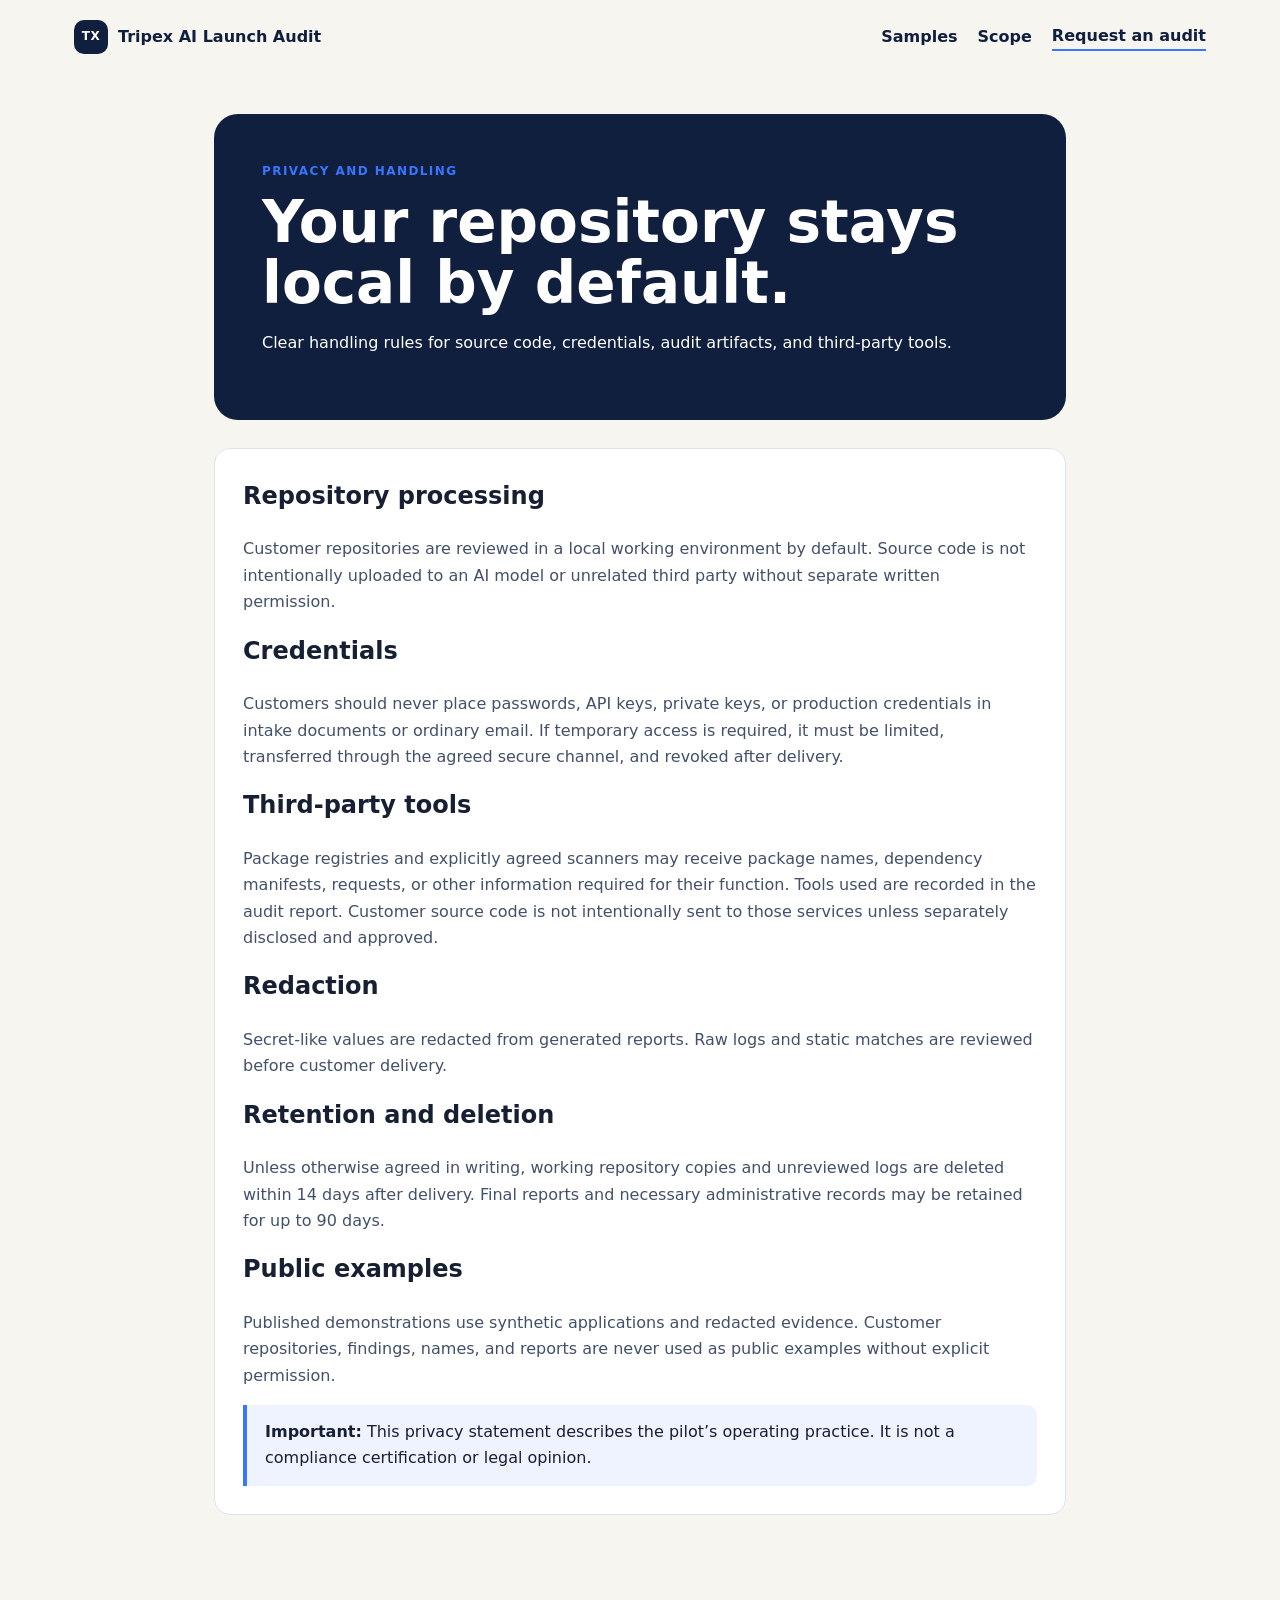
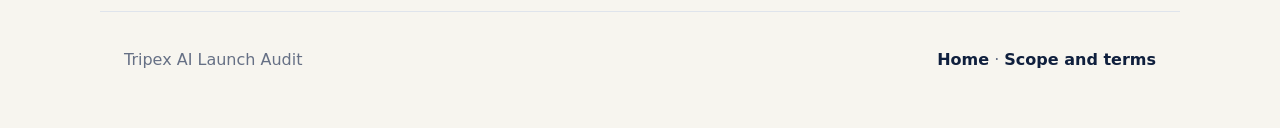
==== privacy.html @ e5b13e17 "Prepare Tripex AI Launch Audit pilot site" ====
<!doctype html><html lang="en"><head><meta charset="utf-8"><meta name="viewport" content="width=device-width,initial-scale=1"><meta name="description" content="Privacy and repository data-handling practices for the Tripex AI Launch Audit."><title>Privacy and Data Handling — Tripex AI Launch Audit</title><link rel="stylesheet" href="styles.css"><link rel="stylesheet" href="site-enhancements.css"></head><body>
<header class="site-header"><a class="brand" href="index.html"><span class="brand-mark">TX</span> Tripex AI Launch Audit</a><nav class="site-nav"><a href="samples.html">Samples</a><a href="scope.html">Scope</a><a class="header-cta" href="index.html#request">Request an audit</a></nav></header>
<main class="page-shell"><section class="page-hero"><p class="eyebrow">Privacy and handling</p><h1>Your repository stays local by default.</h1><p>Clear handling rules for source code, credentials, audit artifacts, and third-party tools.</p></section>
<section class="page-card"><h2>Repository processing</h2><p>Customer repositories are reviewed in a local working environment by default. Source code is not intentionally uploaded to an AI model or unrelated third party without separate written permission.</p><h2>Credentials</h2><p>Customers should never place passwords, API keys, private keys, or production credentials in intake documents or ordinary email. If temporary access is required, it must be limited, transferred through the agreed secure channel, and revoked after delivery.</p><h2>Third-party tools</h2><p>Package registries and explicitly agreed scanners may receive package names, dependency manifests, requests, or other information required for their function. Tools used are recorded in the audit report. Customer source code is not intentionally sent to those services unless separately disclosed and approved.</p><h2>Redaction</h2><p>Secret-like values are redacted from generated reports. Raw logs and static matches are reviewed before customer delivery.</p><h2>Retention and deletion</h2><p>Unless otherwise agreed in writing, working repository copies and unreviewed logs are deleted within 14 days after delivery. Final reports and necessary administrative records may be retained for up to 90 days.</p><h2>Public examples</h2><p>Published demonstrations use synthetic applications and redacted evidence. Customer repositories, findings, names, and reports are never used as public examples without explicit permission.</p><div class="callout"><strong>Important:</strong> This privacy statement describes the pilot’s operating practice. It is not a compliance certification or legal opinion.</div></section></main>
<footer><span>Tripex AI Launch Audit</span><span><a href="index.html">Home</a> · <a href="scope.html">Scope and terms</a></span></footer></body></html>
---- styles.css ----
:root{--navy:#0f1f3d;--navy-2:#1d3662;--blue:#3975ff;--mint:#a7f3d0;--cream:#f7f5ef;--white:#fff;--ink:#172033;--muted:#667085;--line:#dfe4ec;--shadow:0 24px 70px rgba(15,31,61,.15)}*{box-sizing:border-box}html{scroll-behavior:smooth}body{margin:0;background:var(--cream);color:var(--ink);font:16px/1.65 Inter,ui-sans-serif,system-ui,-apple-system,"Segoe UI",sans-serif}.site-header{height:74px;display:flex;align-items:center;justify-content:space-between;max-width:1180px;margin:auto;padding:0 24px}.brand{display:flex;align-items:center;gap:10px;color:var(--navy);font-weight:800;text-decoration:none}.brand-mark{display:grid;place-items:center;width:34px;height:34px;border-radius:10px;background:var(--navy);color:#fff;font-size:12px;letter-spacing:.05em}.header-cta{color:var(--navy);font-weight:750;text-decoration:none;border-bottom:2px solid var(--blue)}main{overflow:hidden}.hero{max-width:1180px;margin:18px auto 74px;padding:64px;display:grid;grid-template-columns:1.3fr .7fr;gap:70px;align-items:center;background:linear-gradient(145deg,var(--navy),var(--navy-2));border-radius:28px;color:#fff;box-shadow:var(--shadow)}.hero h1{font-size:clamp(42px,6vw,72px);line-height:1.02;letter-spacing:-.045em;margin:12px 0 24px;max-width:850px}.eyebrow{margin:0;text-transform:uppercase;letter-spacing:.12em;font-size:12px;font-weight:850;color:var(--blue)}.hero .eyebrow{color:var(--mint)}.lede{font-size:20px;color:#d9e4f7;max-width:720px}.hero-actions{display:flex;gap:12px;flex-wrap:wrap;margin:30px 0 15px}.button{display:inline-flex;align-items:center;justify-content:center;min-height:48px;padding:0 20px;border-radius:10px;text-decoration:none;font-weight:800}.primary{background:var(--blue);color:#fff}.secondary{background:rgba(255,255,255,.1);border:1px solid rgba(255,255,255,.25);color:#fff}.micro{font-size:13px;color:#aebfda}.decision-card{background:#fff;color:var(--ink);padding:28px;border-radius:18px;transform:rotate(1.2deg);box-shadow:0 20px 60px rgba(0,0,0,.2)}.card-label{font-size:12px;text-transform:uppercase;letter-spacing:.1em;color:var(--muted)}.status{display:block;color:#a04b00;background:#fff2d6;border-radius:9px;padding:9px 12px;margin:12px 0}.risk-row{display:flex;justify-content:space-between;border-top:1px solid var(--line);padding:9px 0}.section{max-width:1080px;margin:0 auto;padding:76px 24px}.section h2{font-size:clamp(31px,4vw,50px);line-height:1.12;letter-spacing:-.035em;margin:12px 0 28px;max-width:840px}.problem{display:grid;grid-template-columns:1fr 1fr;gap:70px;align-items:end}.problem>p{font-size:19px;color:var(--muted)}.feature-grid{display:grid;grid-template-columns:repeat(2,1fr);gap:16px}.feature-grid article{background:#fff;border:1px solid var(--line);padding:28px;border-radius:16px}.feature-grid article span{color:var(--blue);font-weight:850}.feature-grid h3{font-size:21px;margin:22px 0 7px}.feature-grid p{margin:0;color:var(--muted)}.process{background:#fff;max-width:none;padding-left:max(24px,calc((100vw - 1032px)/2));padding-right:max(24px,calc((100vw - 1032px)/2))}.process ol{padding:0;list-style:none;display:grid;grid-template-columns:repeat(3,1fr);gap:20px;counter-reset:step}.process li{counter-increment:step;padding:22px;border-top:3px solid var(--navy)}.process li:before{content:"0" counter(step);display:block;color:var(--blue);font-weight:850;margin-bottom:32px}.process b,.process span{display:block}.process span{color:var(--muted);margin-top:8px}.trust{display:grid;grid-template-columns:1fr 1fr;gap:70px}.trust ul{list-style:none;padding:0;margin:20px 0}.trust li{padding:16px 0;border-bottom:1px solid var(--line)}.offer{display:grid;grid-template-columns:1fr 380px;gap:70px;background:var(--navy);color:#fff;border-radius:26px;padding:55px 60px}.offer .eyebrow{color:var(--mint)}.price-card{background:#fff;color:var(--ink);border-radius:18px;padding:28px}.price-card>span{color:var(--muted);font-weight:700}.price-card strong{display:block;font-size:58px;line-height:1;margin:12px 0}.price-card .button{width:100%;margin:10px 0}.price-card small{display:block;color:var(--muted)}.limitations{text-align:center;max-width:850px}.limitations h2{margin-left:auto;margin-right:auto}.limitations p{color:var(--muted)}footer{display:flex;justify-content:space-between;gap:30px;max-width:1080px;margin:auto;padding:35px 24px 55px;color:var(--muted);border-top:1px solid var(--line)}@media(max-width:820px){.hero{margin:8px 14px 46px;padding:38px 24px;grid-template-columns:1fr;gap:30px}.decision-card{transform:none}.problem,.trust,.offer{grid-template-columns:1fr;gap:24px}.feature-grid,.process ol{grid-template-columns:1fr}.offer{margin:0 14px;padding:38px 24px}.price-card{width:100%}footer{flex-direction:column}.site-header{height:64px}.header-cta{font-size:14px}}
---- site-enhancements.css ----
.site-header{min-height:74px;height:auto;padding-top:12px;padding-bottom:12px;gap:24px}.site-nav{display:flex;align-items:center;gap:20px}.site-nav a,footer a{color:var(--navy);font-weight:700;text-decoration:none}.proof{display:grid;grid-template-columns:.8fr 1.2fr;gap:60px;align-items:start}.proof-grid{display:grid;gap:16px}.proof-card{background:#fff;border:1px solid var(--line);border-radius:16px;padding:26px}.proof-card>span{display:block;color:var(--muted);font-size:13px;font-weight:750;text-transform:uppercase;letter-spacing:.08em}.proof-card>strong{display:block;margin:10px 0;font-size:22px}.proof-card.bad>strong{color:#a52020}.proof-card.neutral>strong{color:#6047b5}.proof-card p{color:var(--muted)}.proof-card a{font-weight:800;color:var(--blue);text-decoration:none}.page-shell{max-width:900px;margin:40px auto 80px;padding:0 24px}.page-hero{background:var(--navy);color:#fff;border-radius:24px;padding:48px;margin-bottom:28px}.page-hero h1{font-size:clamp(36px,5vw,58px);line-height:1.05;margin:10px 0}.page-card{background:#fff;border:1px solid var(--line);border-radius:16px;padding:28px;margin:16px 0}.page-card h2{margin-top:0}.page-card h3{margin-top:28px}.page-card p,.page-card li{color:#43506a}.page-card a{color:var(--blue);font-weight:750}.summary-row{display:grid;grid-template-columns:repeat(4,1fr);gap:10px;margin:20px 0}.summary-row div{background:var(--cream);border-radius:10px;padding:14px}.summary-row strong,.summary-row span{display:block}.summary-row span{font-size:12px;color:var(--muted)}.callout{border-left:4px solid var(--blue);padding:14px 18px;background:#eef3ff;border-radius:0 10px 10px 0}.check-list{list-style:none;padding:0}.check-list li{padding:10px 0;border-bottom:1px solid var(--line)}
@media(max-width:820px){.site-nav{display:none}.proof{grid-template-columns:1fr;gap:24px}.summary-row{grid-template-columns:repeat(2,1fr)}.page-hero{padding:32px 24px}}
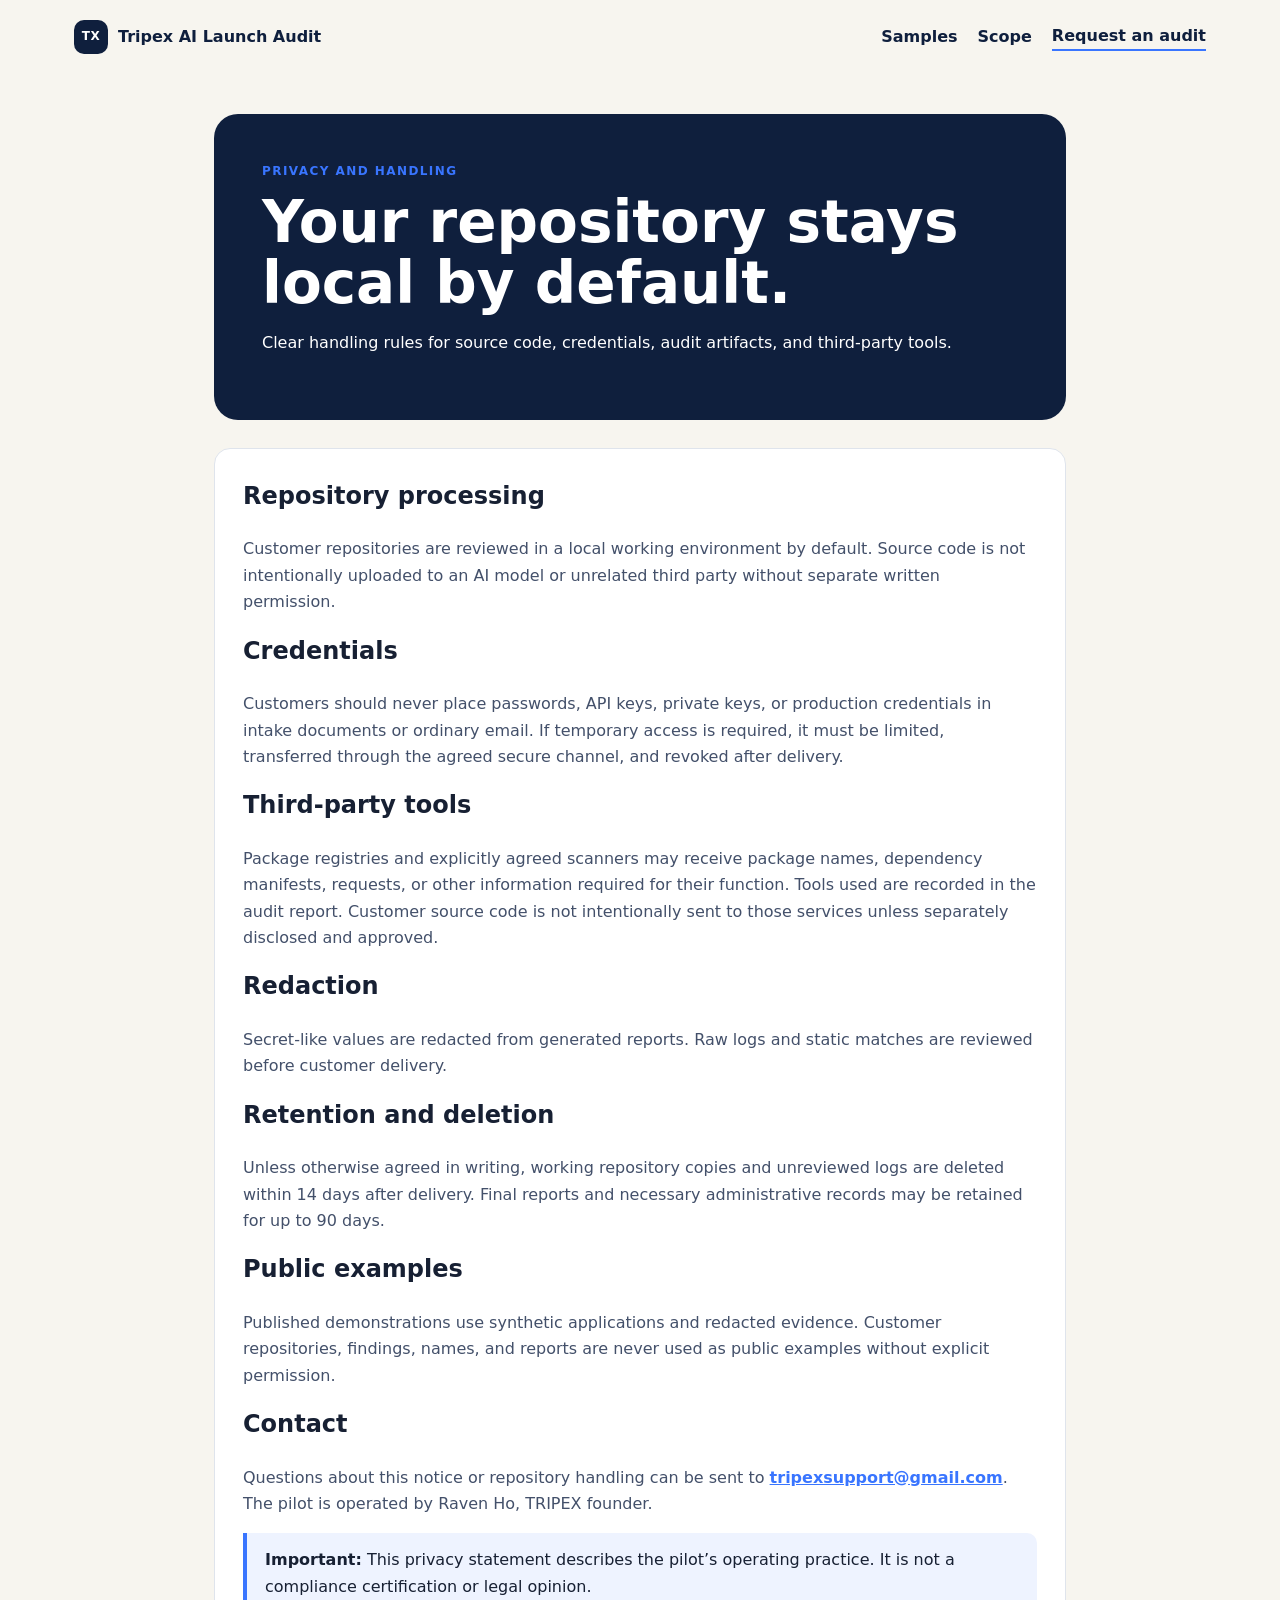
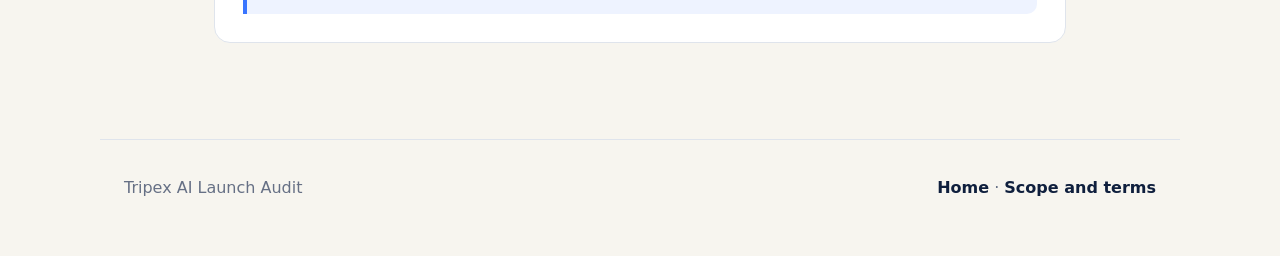
==== commit 039e0597: "Add public operator identity and contact details" ====
--- a/privacy.html
+++ b/privacy.html
@@ -1,5 +1,5 @@
 <!doctype html><html lang="en"><head><meta charset="utf-8"><meta name="viewport" content="width=device-width,initial-scale=1"><meta name="description" content="Privacy and repository data-handling practices for the Tripex AI Launch Audit."><title>Privacy and Data Handling — Tripex AI Launch Audit</title><link rel="stylesheet" href="styles.css"><link rel="stylesheet" href="site-enhancements.css"></head><body>
 <header class="site-header"><a class="brand" href="index.html"><span class="brand-mark">TX</span> Tripex AI Launch Audit</a><nav class="site-nav"><a href="samples.html">Samples</a><a href="scope.html">Scope</a><a class="header-cta" href="index.html#request">Request an audit</a></nav></header>
 <main class="page-shell"><section class="page-hero"><p class="eyebrow">Privacy and handling</p><h1>Your repository stays local by default.</h1><p>Clear handling rules for source code, credentials, audit artifacts, and third-party tools.</p></section>
-<section class="page-card"><h2>Repository processing</h2><p>Customer repositories are reviewed in a local working environment by default. Source code is not intentionally uploaded to an AI model or unrelated third party without separate written permission.</p><h2>Credentials</h2><p>Customers should never place passwords, API keys, private keys, or production credentials in intake documents or ordinary email. If temporary access is required, it must be limited, transferred through the agreed secure channel, and revoked after delivery.</p><h2>Third-party tools</h2><p>Package registries and explicitly agreed scanners may receive package names, dependency manifests, requests, or other information required for their function. Tools used are recorded in the audit report. Customer source code is not intentionally sent to those services unless separately disclosed and approved.</p><h2>Redaction</h2><p>Secret-like values are redacted from generated reports. Raw logs and static matches are reviewed before customer delivery.</p><h2>Retention and deletion</h2><p>Unless otherwise agreed in writing, working repository copies and unreviewed logs are deleted within 14 days after delivery. Final reports and necessary administrative records may be retained for up to 90 days.</p><h2>Public examples</h2><p>Published demonstrations use synthetic applications and redacted evidence. Customer repositories, findings, names, and reports are never used as public examples without explicit permission.</p><div class="callout"><strong>Important:</strong> This privacy statement describes the pilot’s operating practice. It is not a compliance certification or legal opinion.</div></section></main>
+<section class="page-card"><h2>Repository processing</h2><p>Customer repositories are reviewed in a local working environment by default. Source code is not intentionally uploaded to an AI model or unrelated third party without separate written permission.</p><h2>Credentials</h2><p>Customers should never place passwords, API keys, private keys, or production credentials in intake documents or ordinary email. If temporary access is required, it must be limited, transferred through the agreed secure channel, and revoked after delivery.</p><h2>Third-party tools</h2><p>Package registries and explicitly agreed scanners may receive package names, dependency manifests, requests, or other information required for their function. Tools used are recorded in the audit report. Customer source code is not intentionally sent to those services unless separately disclosed and approved.</p><h2>Redaction</h2><p>Secret-like values are redacted from generated reports. Raw logs and static matches are reviewed before customer delivery.</p><h2>Retention and deletion</h2><p>Unless otherwise agreed in writing, working repository copies and unreviewed logs are deleted within 14 days after delivery. Final reports and necessary administrative records may be retained for up to 90 days.</p><h2>Public examples</h2><p>Published demonstrations use synthetic applications and redacted evidence. Customer repositories, findings, names, and reports are never used as public examples without explicit permission.</p><h2>Contact</h2><p>Questions about this notice or repository handling can be sent to <a href="mailto:tripexsupport@gmail.com">tripexsupport@gmail.com</a>. The pilot is operated by Raven Ho, TRIPEX founder.</p><div class="callout"><strong>Important:</strong> This privacy statement describes the pilot’s operating practice. It is not a compliance certification or legal opinion.</div></section></main>
 <footer><span>Tripex AI Launch Audit</span><span><a href="index.html">Home</a> · <a href="scope.html">Scope and terms</a></span></footer></body></html>
--- a/site-enhancements.css
+++ b/site-enhancements.css
@@ -1,2 +1,4 @@
 .site-header{min-height:74px;height:auto;padding-top:12px;padding-bottom:12px;gap:24px}.site-nav{display:flex;align-items:center;gap:20px}.site-nav a,footer a{color:var(--navy);font-weight:700;text-decoration:none}.proof{display:grid;grid-template-columns:.8fr 1.2fr;gap:60px;align-items:start}.proof-grid{display:grid;gap:16px}.proof-card{background:#fff;border:1px solid var(--line);border-radius:16px;padding:26px}.proof-card>span{display:block;color:var(--muted);font-size:13px;font-weight:750;text-transform:uppercase;letter-spacing:.08em}.proof-card>strong{display:block;margin:10px 0;font-size:22px}.proof-card.bad>strong{color:#a52020}.proof-card.neutral>strong{color:#6047b5}.proof-card p{color:var(--muted)}.proof-card a{font-weight:800;color:var(--blue);text-decoration:none}.page-shell{max-width:900px;margin:40px auto 80px;padding:0 24px}.page-hero{background:var(--navy);color:#fff;border-radius:24px;padding:48px;margin-bottom:28px}.page-hero h1{font-size:clamp(36px,5vw,58px);line-height:1.05;margin:10px 0}.page-card{background:#fff;border:1px solid var(--line);border-radius:16px;padding:28px;margin:16px 0}.page-card h2{margin-top:0}.page-card h3{margin-top:28px}.page-card p,.page-card li{color:#43506a}.page-card a{color:var(--blue);font-weight:750}.summary-row{display:grid;grid-template-columns:repeat(4,1fr);gap:10px;margin:20px 0}.summary-row div{background:var(--cream);border-radius:10px;padding:14px}.summary-row strong,.summary-row span{display:block}.summary-row span{font-size:12px;color:var(--muted)}.callout{border-left:4px solid var(--blue);padding:14px 18px;background:#eef3ff;border-radius:0 10px 10px 0}.check-list{list-style:none;padding:0}.check-list li{padding:10px 0;border-bottom:1px solid var(--line)}
 @media(max-width:820px){.site-nav{display:none}.proof{grid-template-columns:1fr;gap:24px}.summary-row{grid-template-columns:repeat(2,1fr)}.page-hero{padding:32px 24px}}
+.reviewer{display:grid;grid-template-columns:.8fr 1.2fr;gap:60px;align-items:start}.reviewer-card{background:#fff;border:1px solid var(--line);border-radius:16px;padding:28px}.reviewer-card strong,.reviewer-card span{display:block}.reviewer-card strong{font-size:26px}.reviewer-card span{color:var(--muted);font-weight:700}.reviewer-card p{color:var(--muted)}.reviewer-card a{color:var(--blue);font-weight:800;text-decoration:none}
+@media(max-width:820px){.reviewer{grid-template-columns:1fr;gap:24px}}
